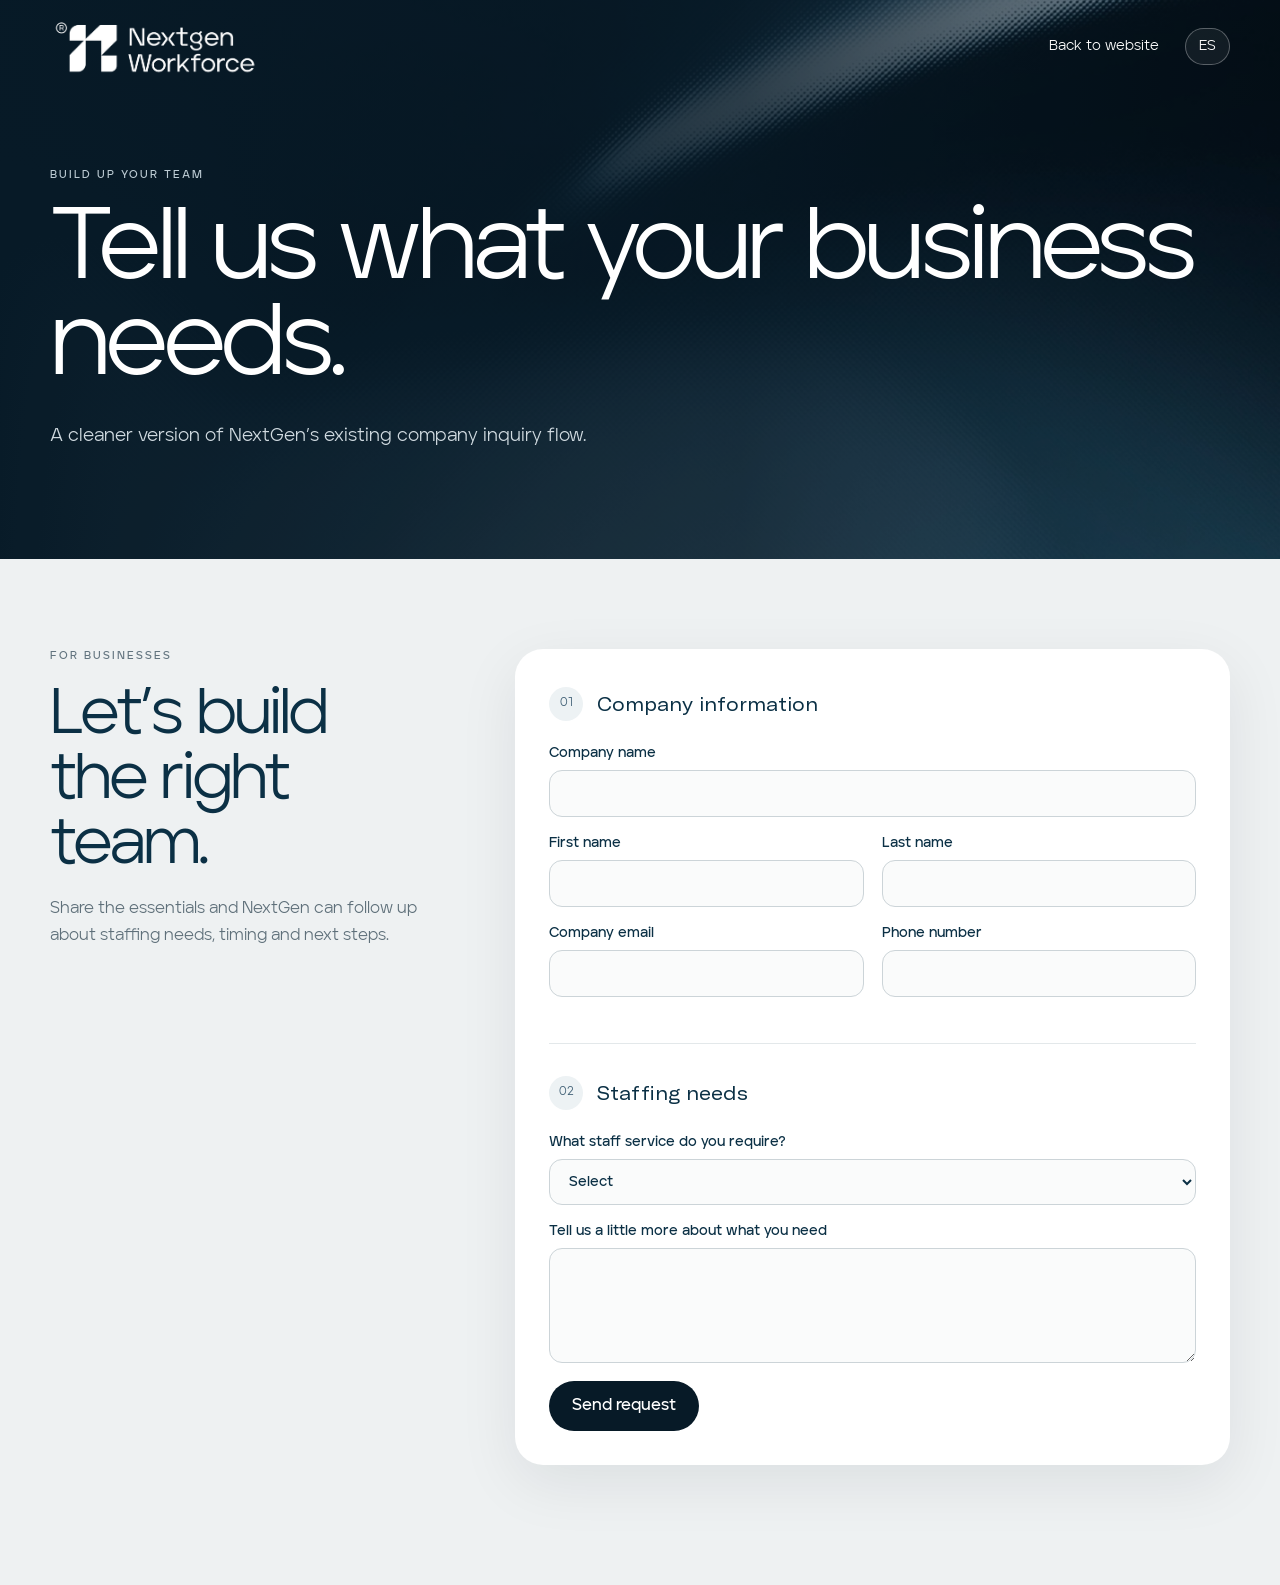
==== work-with-us.html @ bff04d3c "NextGen Workforce V2" ====
<!doctype html>
<html lang="en">
<head>
  <meta charset="utf-8">
  <meta name="viewport" content="width=device-width,initial-scale=1">
  <meta name="theme-color" content="#0e3a55">
  <title>Build Your Team | NextGen Workforce</title>
  <link rel="icon" href="assets/favicon.png">
  <link rel="stylesheet" href="styles.css">
</head>
<body class="apply-page">
<header class="apply-header">
  <div class="shell nav">
    <a class="logo" href="index.html"><img src="assets/logo-white.png" alt="NextGen Workforce"></a>
    <div class="apply-nav">
      <a href="index.html" data-i18n="back_home">Back to website</a>
      <button class="lang-toggle" id="langToggle" type="button">ES</button>
    </div>
  </div>
</header>
<main>
<section class="apply-hero employer-hero">
  <div class="texture"></div>
  <div class="shell apply-hero-copy">
    <p class="kicker" data-i18n="business_kicker">Build up your team</p>
    <h1 data-i18n="business_title">Tell us what your business needs.</h1>
    <p data-i18n="business_intro">A cleaner version of NextGen’s existing company inquiry flow.</p>
  </div>
</section>
<section class="form-section">
  <div class="shell form-grid">
    <div class="form-copy">
      <p class="eyebrow" data-i18n="business_label">For businesses</p>
      <h2 data-i18n="business_heading">Let’s build the right team.</h2>
      <p data-i18n="business_help">Share the essentials and NextGen can follow up about staffing needs, timing and next steps.</p>
    </div>
    <form id="businessForm" class="candidate-form" novalidate>
      <div class="form-block">
        <div class="form-block-title"><span>01</span><h3 data-i18n="company_info">Company information</h3></div>
        <label><span data-i18n="company_name">Company name</span><input name="companyName" required></label>
        <div class="field-row">
          <label><span data-i18n="first">First name</span><input name="firstName" required></label>
          <label><span data-i18n="last">Last name</span><input name="lastName" required></label>
        </div>
        <div class="field-row">
          <label><span data-i18n="company_email">Company email</span><input type="email" name="companyEmail" required></label>
          <label><span data-i18n="phone">Phone number</span><input type="tel" name="phone" required></label>
        </div>
      </div>
      <div class="form-block">
        <div class="form-block-title"><span>02</span><h3 data-i18n="staffing_needs">Staffing needs</h3></div>
        <label><span data-i18n="staff_service">What staff service do you require?</span>
          <select name="service" required>
            <option value="" data-i18n="select">Select</option>
            <option>FOH (Front of House)</option>
            <option>Culinary (BOH)</option>
            <option>Administration & Office Support</option>
            <option>Housekeeping Services</option>
            <option>Automotive Technician</option>
            <option>Hospitality</option>
            <option>Professional Painters</option>
            <option>Property Management</option>
            <option>LuxClean</option>
            <option value="Other" data-i18n="other">Other</option>
          </select>
        </label>
        <label><span data-i18n="business_notes">Tell us a little more about what you need</span><textarea name="notes" rows="5"></textarea></label>
        <div class="submit-row">
          <button class="btn btn-dark" type="submit" data-i18n="send_request">Send request</button>
          <p id="businessStatus" aria-live="polite"></p>
        </div>
      </div>
    </form>
  </div>
</section>
</main>
<script src="script.js"></script>
</body>
</html>
---- styles.css ----
@font-face{font-family:Aventa;src:url('assets/Aventa-Regular.ttf')}@font-face{font-family:Aventa;src:url('assets/Aventa-SemiBold.ttf');font-weight:600}@font-face{font-family:GTE;src:url('assets/GT-America-Extended-Regular.ttf')}@font-face{font-family:GTE;src:url('assets/GT-America-Extended-Medium.ttf');font-weight:500}:root{--navy:#103b56;--navyDark:#071a27;--cloud:#dce5eb;--sand:#b99b83;--paper:#f3f4f4;--ink:#0b3045;--muted:#63747f;--line:rgba(11,48,69,.16);--shell:1180px}*{box-sizing:border-box}html{scroll-behavior:smooth}body{margin:0;background:#f7f8f8;color:var(--ink);font-family:Aventa,Arial,sans-serif}img{display:block;max-width:100%}a{color:inherit;text-decoration:none}button,input,select,textarea{font:inherit}.shell{width:min(var(--shell),calc(100% - 42px));margin:auto}.section{padding:116px 0}.eyebrow,.kicker{text-transform:uppercase;letter-spacing:.18em;font-size:.7rem;font-weight:600;margin:0 0 20px}.eyebrow{color:#62747f}.eyebrow.light,.kicker{color:#bccbd3}h1,h2{font-family:Aventa,sans-serif;font-weight:400;letter-spacing:-.045em;margin:0}h1{font-size:clamp(3.7rem,8vw,7.5rem);line-height:.94}h2{font-size:clamp(2.4rem,5vw,4.8rem);line-height:1.02}.body-lg{font-size:1.17rem;line-height:1.72;color:#536672;max-width:760px}.btn{display:inline-flex;align-items:center;justify-content:center;padding:15px 23px;border-radius:999px;border:0;font-weight:600;transition:.22s;cursor:pointer}.btn-light{background:#fff;color:var(--navyDark)}.btn-light:hover{transform:translateY(-2px)}.btn-ghost{color:#fff;background:rgba(255,255,255,.05);border:1px solid rgba(255,255,255,.33)}.btn-dark{background:var(--navyDark);color:#fff}.site-header,.apply-header{position:absolute;inset:0 0 auto;z-index:10}.nav{height:92px;display:flex;align-items:center;justify-content:space-between}.logo img{width:210px}.nav-links,.apply-nav{display:flex;align-items:center;gap:26px;color:#fff;font-size:.9rem}.nav-links>a{opacity:.84}.nav-links>a:hover{opacity:1}.nav-apply,.lang-toggle{border:1px solid rgba(255,255,255,.3);border-radius:999px;padding:9px 13px}.lang-toggle{background:rgba(255,255,255,.06);color:#fff;cursor:pointer}.menu-toggle{display:none;background:transparent;border:0;width:44px;height:44px;position:relative}.menu-toggle span{position:absolute;left:10px;right:10px;height:1px;background:#fff}.menu-toggle span:first-child{top:17px}.menu-toggle span:last-child{top:26px}.hero,.apply-hero{background:var(--navyDark);color:#fff;position:relative;overflow:hidden}.hero{min-height:850px;padding:150px 0 100px;display:flex;align-items:center}.texture{position:absolute;inset:0;background:url('assets/brand-texture.png') center/cover no-repeat;opacity:.74}.texture:after{content:"";position:absolute;inset:0;background:linear-gradient(90deg,rgba(7,26,39,.99),rgba(7,26,39,.80) 54%,rgba(7,26,39,.28))}.hero-grid{position:relative;z-index:2;display:grid;grid-template-columns:1.05fr .95fr;gap:70px;align-items:center}.lede{font-size:1.25rem;line-height:1.65;color:#d1dbe1;max-width:620px;margin:30px 0 34px}.hero-actions{display:flex;gap:12px;flex-wrap:wrap}.hero-art{display:flex;justify-content:flex-end}.hero-art img{width:min(470px,100%);aspect-ratio:1;object-fit:cover;border-radius:28px;box-shadow:0 28px 90px rgba(0,0,0,.35);transform:rotate(1.5deg)}.path-section{padding:0 0 90px;background:#f7f8f8}.path-grid{display:grid;grid-template-columns:1fr 1fr;gap:18px;transform:translateY(-48px);position:relative;z-index:3}.path-card{min-height:430px;border-radius:28px;padding:34px;display:flex;flex-direction:column;transition:.25s}.path-card:hover{transform:translateY(-5px)}.path-card.employer{background:#fff;box-shadow:0 20px 70px rgba(7,26,39,.08)}.path-card.candidate{background:var(--navy);color:#fff}.path-num{font-family:GTE;color:#82949e;font-size:.72rem;margin-bottom:auto}.path-card h2{font-size:clamp(2.2rem,4vw,4rem);max-width:520px}.path-card p:not(.eyebrow){line-height:1.65;max-width:500px;margin:22px 0}.candidate p:not(.eyebrow){color:#c7d4db}.path-link{font-weight:600;margin-top:auto}.statement-grid{display:grid;grid-template-columns:.3fr 1fr;gap:72px}.statement .body-lg{margin-top:30px}.services{background:var(--navyDark);color:#fff}.section-head{display:grid;grid-template-columns:1.2fr .8fr;gap:80px;align-items:end;margin-bottom:58px}.section-head>p{color:#aebdc6;line-height:1.7;max-width:380px}.service-grid{display:grid;grid-template-columns:repeat(5,1fr);border-left:1px solid rgba(255,255,255,.16);border-top:1px solid rgba(255,255,255,.16)}.service-grid article{min-height:300px;padding:24px 21px;border-right:1px solid rgba(255,255,255,.16);border-bottom:1px solid rgba(255,255,255,.16);display:flex;flex-direction:column;transition:.2s}.service-grid article:hover{background:#10374f}.service-grid article>span{color:#7690a0;font-size:.72rem;margin-bottom:auto}.service-grid h3{font-family:GTE;font-weight:400;font-size:1.12rem;line-height:1.2;margin:0 0 10px}.service-grid p{color:#aebdc6;font-size:.88rem;line-height:1.55;margin:0}.proof{background:#e5ebee}.proof-head{display:grid;grid-template-columns:1.1fr .9fr;gap:70px;align-items:end;margin-bottom:50px}.proof-head>p{line-height:1.7;color:#61727c;max-width:440px}.proof-grid{display:grid;grid-template-columns:repeat(3,1fr);gap:1px;background:rgba(11,48,69,.14);border:1px solid rgba(11,48,69,.14)}.proof-grid article{background:#f8f9f9;padding:34px;min-height:330px;display:flex;flex-direction:column}.proof-number{font-family:GTE;font-size:clamp(4rem,7vw,7.1rem);letter-spacing:-.06em;margin-bottom:auto}.proof-grid h3{font-family:GTE;font-weight:400;margin:0 0 10px}.proof-grid p{color:#63747f;line-height:1.55;margin:0}.why{background:var(--navy);color:#fff}.why-grid{display:grid;grid-template-columns:.85fr 1.15fr;gap:90px}.why-title{position:sticky;top:50px;align-self:start}.pillars{border-top:1px solid rgba(255,255,255,.18)}.pillars article{display:grid;grid-template-columns:60px 1fr;gap:22px;padding:27px 0;border-bottom:1px solid rgba(255,255,255,.18)}.pillars article>span{color:#8198a6;font-size:.72rem}.pillars h3{font-family:GTE;font-weight:400;font-size:1.3rem;margin:0}.pillars p{color:#b8c8d0;line-height:1.65;margin:8px 0 0;max-width:600px}.process{background:#f4f5f5}.process-wide{max-width:1000px}.process-top{max-width:880px}.process-top .body-lg{margin-top:26px}.steps{list-style:none;padding:0;margin:48px 0 30px}.steps.horizontal{display:grid;grid-template-columns:repeat(3,1fr);border-top:1px solid var(--line);border-bottom:1px solid var(--line)}.steps.horizontal li{padding:28px 22px 28px 0;border-right:1px solid var(--line);margin-right:22px}.steps.horizontal li:last-child{border-right:0;margin-right:0}.steps li>span{display:block;font-size:.72rem;color:#748690;margin-bottom:50px}.steps strong{font-family:GTE;font-weight:400;font-size:1.18rem}.steps p{margin:8px 0 0;color:#5f707a;line-height:1.55}.text-link{display:inline-block;font-weight:600;border-bottom:1px solid;padding-bottom:6px}.contact-band{position:relative;overflow:hidden;background:var(--navyDark);color:#fff;padding:96px 0}.contact-texture{opacity:.62}.contact-grid{position:relative;z-index:2;display:grid;grid-template-columns:1.2fr .8fr;gap:70px;align-items:end}.contact-actions{display:flex;flex-direction:column;align-items:flex-start;gap:14px;color:#d6e0e6}.contact-buttons{display:flex;gap:10px;flex-wrap:wrap;margin-top:12px}footer{background:#02080c;color:#fff;padding:68px 0 32px}.footer-grid{display:grid;grid-template-columns:1fr .8fr;gap:50px}.footer-logo{width:230px}.footer-grid p{color:#93a7b3;margin-top:20px}.footer-links{display:flex;flex-direction:column;gap:12px;color:#b8c7cf}.footer-links span{line-height:1.55;color:#728692}.footer-bottom{grid-column:1/-1;display:flex;justify-content:space-between;border-top:1px solid rgba(255,255,255,.13);padding-top:23px;color:#718590;font-size:.82rem}.reveal{opacity:0;transform:translateY(18px);transition:.65s ease}.reveal.visible{opacity:1;transform:none}.apply-hero{padding:168px 0 90px}.apply-hero-copy{position:relative;z-index:2}.apply-hero p:last-child{max-width:720px;color:#d0dae0;font-size:1.12rem;line-height:1.7;margin-top:25px}.form-section{padding:90px 0 120px;background:#eef1f2}.form-grid{display:grid;grid-template-columns:.7fr 1.3fr;gap:80px;align-items:start}.form-copy{position:sticky;top:30px}.form-copy p:last-child{color:#5f707a;line-height:1.7}.candidate-form{background:#fff;border-radius:28px;padding:34px;box-shadow:0 18px 60px rgba(7,26,39,.08)}.field-row{display:grid;grid-template-columns:1fr 1fr;gap:18px}.candidate-form label:not(.consent){display:flex;flex-direction:column;gap:8px;font-size:.88rem;font-weight:600;margin-bottom:18px}input,select,textarea{width:100%;border:1px solid #ccd4d8;border-radius:13px;padding:14px 15px;background:#fafbfb;color:var(--ink);outline:0}input:focus,select:focus,textarea:focus{border-color:#184e69;box-shadow:0 0 0 3px rgba(24,78,105,.1)}textarea{resize:vertical}.consent{display:grid;grid-template-columns:20px 1fr;gap:12px;color:#52646f;line-height:1.5;font-size:.88rem;margin:10px 0 26px}.consent input{width:18px;height:18px}.submit-row{display:flex;align-items:center;gap:18px;flex-wrap:wrap}.submit-row p{margin:0;color:#2f6c55}.disclaimer{font-size:.78rem;line-height:1.55;color:#75858e;border-top:1px solid #e3e7e9;margin:26px 0 0;padding-top:20px}@media(max-width:900px){.section{padding:86px 0}.menu-toggle{display:block}.nav-links{position:absolute;top:78px;left:21px;right:21px;background:#071a27;border:1px solid rgba(255,255,255,.12);border-radius:20px;padding:20px;display:none;flex-direction:column;align-items:stretch}.nav-links.open{display:flex}.nav-links .lang-toggle{align-self:flex-start}.hero{min-height:auto;padding:145px 0 95px}.hero-grid,.statement-grid,.section-head,.proof-head,.why-grid,.contact-grid,.form-grid{grid-template-columns:1fr}.hero-art{justify-content:flex-start}.hero-art img{width:min(430px,90vw)}.path-grid{grid-template-columns:1fr;transform:translateY(-35px)}.statement-grid,.section-head,.why-grid{gap:32px}.service-grid{grid-template-columns:1fr 1fr}.proof-grid{grid-template-columns:1fr}.proof-grid article{min-height:250px}.why-title{position:static}.steps.horizontal{grid-template-columns:1fr}.steps.horizontal li{border-right:0;border-bottom:1px solid var(--line);margin-right:0}.steps.horizontal li:last-child{border-bottom:0}.form-copy{position:static}.field-row{grid-template-columns:1fr}}@media(max-width:560px){.shell{width:min(100% - 28px,var(--shell))}.logo img{width:176px}.nav{height:80px}h1{font-size:clamp(3rem,15vw,4.6rem)}h2{font-size:clamp(2.2rem,11vw,3.4rem)}.hero{padding-top:125px}.lede{font-size:1.07rem}.hero-art img{width:100%}.path-card{min-height:360px;padding:26px}.service-grid{grid-template-columns:1fr}.service-grid article{min-height:220px}.footer-grid{grid-template-columns:1fr}.footer-bottom{flex-direction:column;gap:9px}.candidate-form{padding:22px 18px;border-radius:20px}.apply-nav a{display:none}}
.form-block{padding:4px 0 28px;margin-bottom:28px;border-bottom:1px solid #e3e8ea}.form-block:last-child{border-bottom:0;margin-bottom:0;padding-bottom:0}
.form-block-title{display:flex;align-items:center;gap:14px;margin-bottom:24px}.form-block-title>span{display:grid;place-items:center;width:34px;height:34px;border-radius:50%;background:#edf2f4;color:#406075;font-size:.72rem}.form-block-title h3{font-family:GTE;font-weight:400;font-size:1.16rem;margin:0}
.candidate-form small{display:block;color:#7b8a92;line-height:1.45;margin-top:-10px;margin-bottom:18px}
.autocomplete-wrap{position:relative}.suggestions{position:absolute;z-index:30;left:0;right:0;top:calc(100% + 6px);background:#fff;border:1px solid #d3dce0;border-radius:14px;box-shadow:0 16px 45px rgba(7,26,39,.14);overflow:hidden;max-height:250px;overflow-y:auto}
.suggestion-item{display:block;width:100%;text-align:left;background:#fff;border:0;padding:13px 15px;color:#17384b;cursor:pointer}.suggestion-item:hover,.suggestion-item.active{background:#eef3f5}
.chips{display:flex;gap:8px;flex-wrap:wrap;margin:-4px 0 18px}.chip{display:inline-flex;align-items:center;gap:8px;background:#0f3b56;color:#fff;padding:8px 11px;border-radius:999px;font-size:.82rem}.chip button{border:0;background:transparent;color:#c9d7df;cursor:pointer;padding:0;font-size:1rem;line-height:1}
.field-intro{color:#657781;line-height:1.6;margin:0 0 16px}
.day-picker,.quick-availability{display:flex;gap:8px;flex-wrap:wrap;margin-bottom:20px}.day-picker button,.quick-availability button{border:1px solid #cbd6db;background:#f7f9f9;color:#315066;padding:10px 13px;border-radius:999px;cursor:pointer;transition:.18s}.day-picker button.active,.quick-availability button.active{background:#0f3b56;color:#fff;border-color:#0f3b56}
.employer-hero .texture:after{background:linear-gradient(90deg,rgba(7,26,39,.99),rgba(7,26,39,.78) 58%,rgba(7,26,39,.25))}
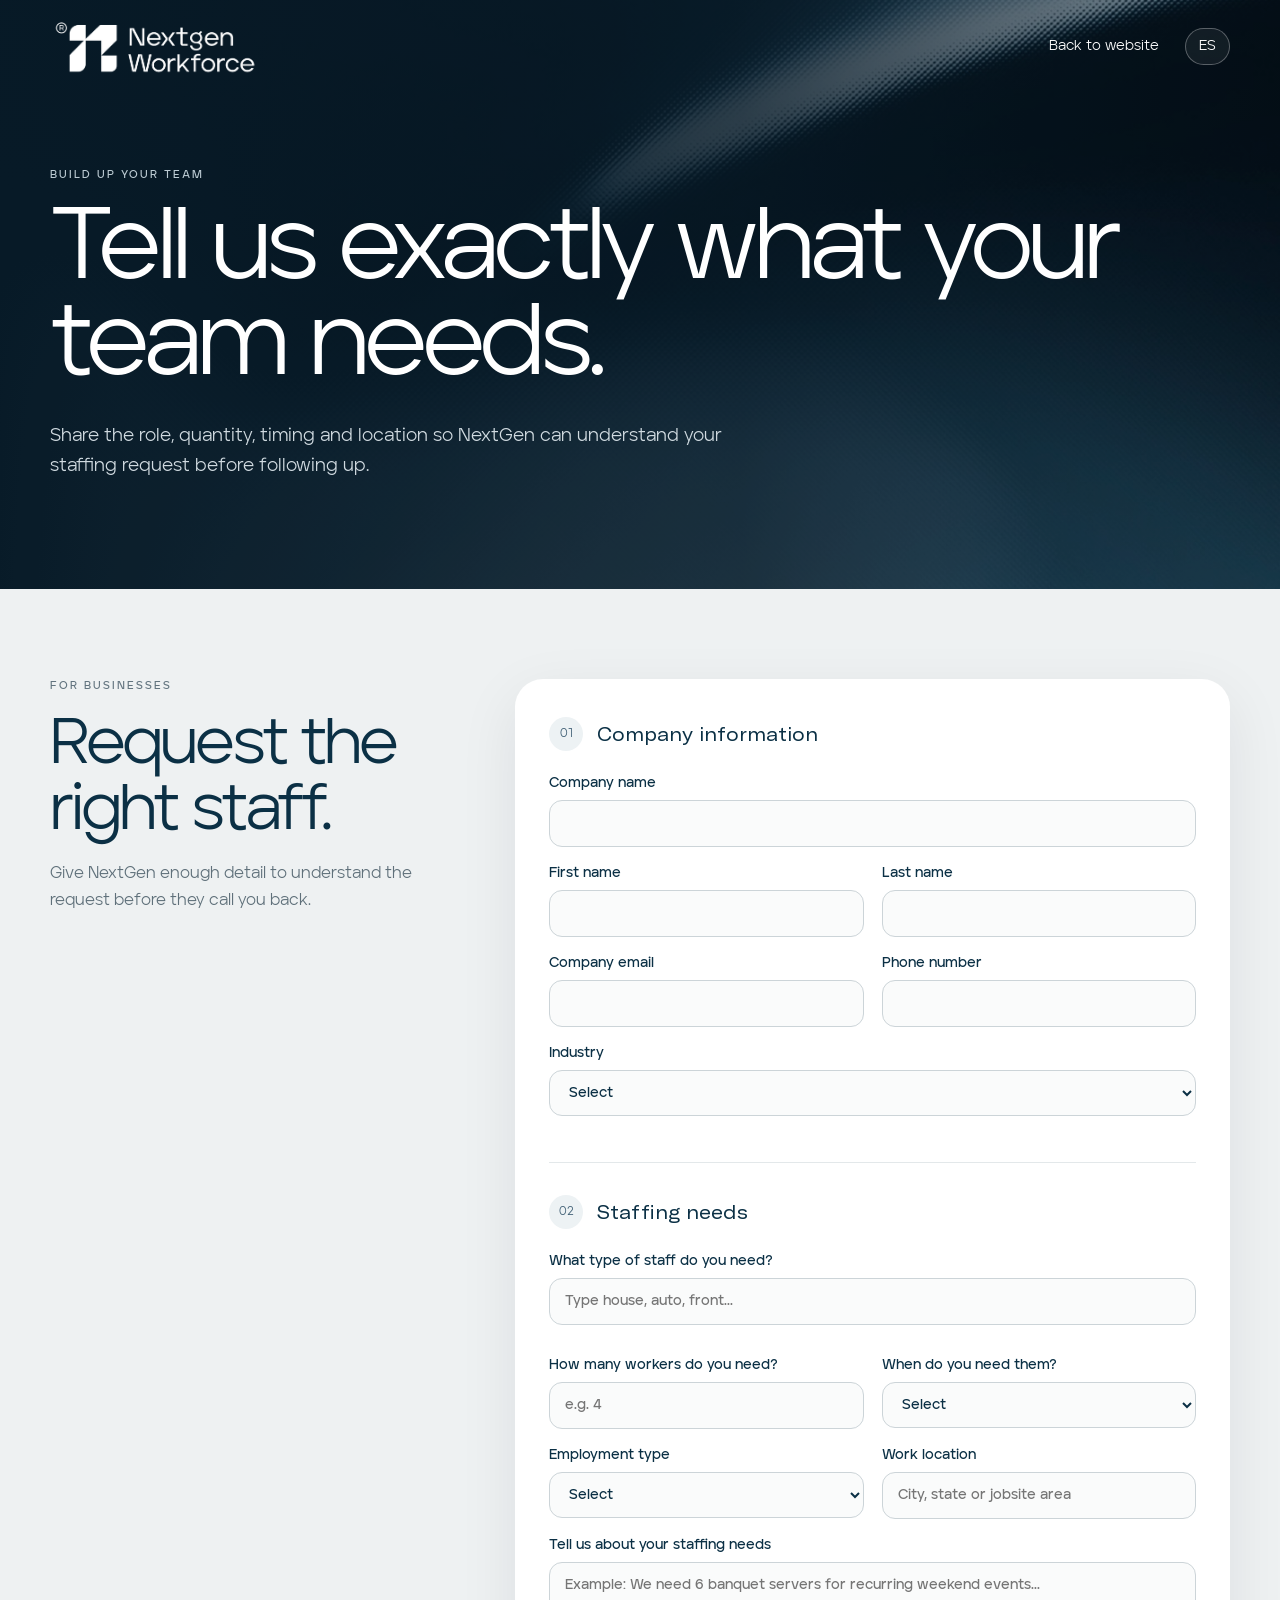
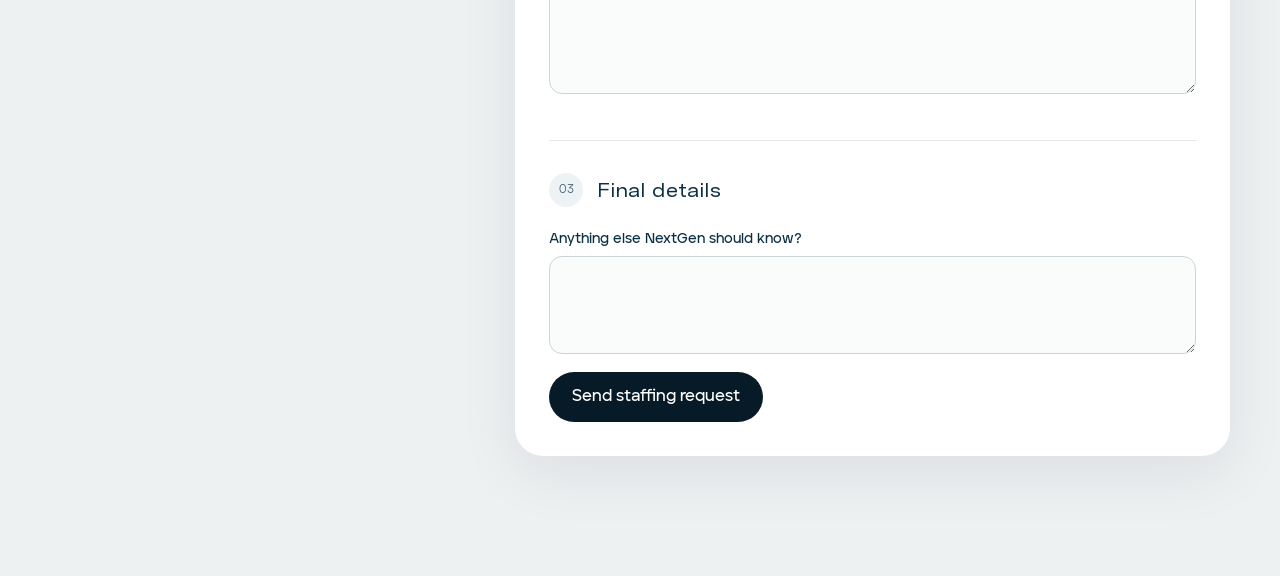
==== commit ff18a29c: "Update NextGen Workforce to V2.1" ====
--- a/work-with-us.html
+++ b/work-with-us.html
@@ -23,17 +23,19 @@
   <div class="texture"></div>
   <div class="shell apply-hero-copy">
     <p class="kicker" data-i18n="business_kicker">Build up your team</p>
-    <h1 data-i18n="business_title">Tell us what your business needs.</h1>
-    <p data-i18n="business_intro">A cleaner version of NextGen’s existing company inquiry flow.</p>
+    <h1 data-i18n="business_title">Tell us exactly what your team needs.</h1>
+    <p data-i18n="business_intro">Share the role, quantity, timing and location so NextGen can understand your staffing request before following up.</p>
   </div>
 </section>
+
 <section class="form-section">
   <div class="shell form-grid">
     <div class="form-copy">
       <p class="eyebrow" data-i18n="business_label">For businesses</p>
-      <h2 data-i18n="business_heading">Let’s build the right team.</h2>
-      <p data-i18n="business_help">Share the essentials and NextGen can follow up about staffing needs, timing and next steps.</p>
+      <h2 data-i18n="business_heading">Request the right staff.</h2>
+      <p data-i18n="business_help">Give NextGen enough detail to understand the request before they call you back.</p>
     </div>
+
     <form id="businessForm" class="candidate-form" novalidate>
       <div class="form-block">
         <div class="form-block-title"><span>01</span><h3 data-i18n="company_info">Company information</h3></div>
@@ -46,27 +48,76 @@
           <label><span data-i18n="company_email">Company email</span><input type="email" name="companyEmail" required></label>
           <label><span data-i18n="phone">Phone number</span><input type="tel" name="phone" required></label>
         </div>
-      </div>
-      <div class="form-block">
-        <div class="form-block-title"><span>02</span><h3 data-i18n="staffing_needs">Staffing needs</h3></div>
-        <label><span data-i18n="staff_service">What staff service do you require?</span>
-          <select name="service" required>
+        <label><span data-i18n="industry">Industry</span>
+          <select name="industry">
             <option value="" data-i18n="select">Select</option>
-            <option>FOH (Front of House)</option>
-            <option>Culinary (BOH)</option>
-            <option>Administration & Office Support</option>
-            <option>Housekeeping Services</option>
-            <option>Automotive Technician</option>
             <option>Hospitality</option>
-            <option>Professional Painters</option>
+            <option>Food Service / Restaurant</option>
+            <option>Office / Administration</option>
+            <option>Automotive</option>
             <option>Property Management</option>
-            <option>LuxClean</option>
+            <option>Cleaning / Housekeeping</option>
+            <option>Construction / Painting</option>
             <option value="Other" data-i18n="other">Other</option>
           </select>
         </label>
-        <label><span data-i18n="business_notes">Tell us a little more about what you need</span><textarea name="notes" rows="5"></textarea></label>
+      </div>
+
+      <div class="form-block">
+        <div class="form-block-title"><span>02</span><h3 data-i18n="staffing_needs">Staffing needs</h3></div>
+
+        <label>
+          <span data-i18n="staff_service">What type of staff do you need?</span>
+          <div class="autocomplete-wrap">
+            <input id="businessRoleInput" autocomplete="off" placeholder="Type house, auto, front..." data-i18n-placeholder="role_ph">
+            <div id="businessRoleSuggestions" class="suggestions" hidden></div>
+          </div>
+        </label>
+        <div id="businessRoleChips" class="chips" aria-live="polite"></div>
+        <input type="hidden" id="businessRolesHidden" name="services">
+
+        <div class="field-row">
+          <label><span data-i18n="workers_needed">How many workers do you need?</span>
+            <input type="number" name="workerCount" min="1" step="1" placeholder="e.g. 4" required>
+          </label>
+          <label><span data-i18n="need_when">When do you need them?</span>
+            <select name="startTiming" required>
+              <option value="" data-i18n="select">Select</option>
+              <option value="Immediately" data-i18n="immediately">Immediately</option>
+              <option value="Within a week" data-i18n="within_week">Within a week</option>
+              <option value="Within a month" data-i18n="within_month">Within a month</option>
+              <option value="Planning ahead" data-i18n="planning_ahead">Planning ahead</option>
+            </select>
+          </label>
+        </div>
+
+        <div class="field-row">
+          <label><span data-i18n="employment_type">Employment type</span>
+            <select name="employmentType">
+              <option value="" data-i18n="select">Select</option>
+              <option value="Temporary" data-i18n="temporary">Temporary</option>
+              <option value="Temp-to-hire" data-i18n="temp_hire">Temp-to-hire</option>
+              <option value="Direct hire" data-i18n="direct_hire">Direct hire</option>
+              <option value="Not sure" data-i18n="not_sure">Not sure</option>
+            </select>
+          </label>
+          <label><span data-i18n="work_location">Work location</span>
+            <input name="workLocation" placeholder="City, state or jobsite area" data-i18n-placeholder="work_location_ph" required>
+          </label>
+        </div>
+
+        <label><span data-i18n="business_notes">Tell us about your staffing needs</span>
+          <textarea name="notes" rows="6" placeholder="Example: We need 6 banquet servers for recurring weekend events..." data-i18n-placeholder="business_notes_ph" required></textarea>
+        </label>
+      </div>
+
+      <div class="form-block">
+        <div class="form-block-title"><span>03</span><h3 data-i18n="request_summary">Final details</h3></div>
+        <label><span data-i18n="additional_notes">Anything else NextGen should know?</span>
+          <textarea name="additionalNotes" rows="4"></textarea>
+        </label>
         <div class="submit-row">
-          <button class="btn btn-dark" type="submit" data-i18n="send_request">Send request</button>
+          <button class="btn btn-dark" type="submit" data-i18n="send_request">Send staffing request</button>
           <p id="businessStatus" aria-live="polite"></p>
         </div>
       </div>
